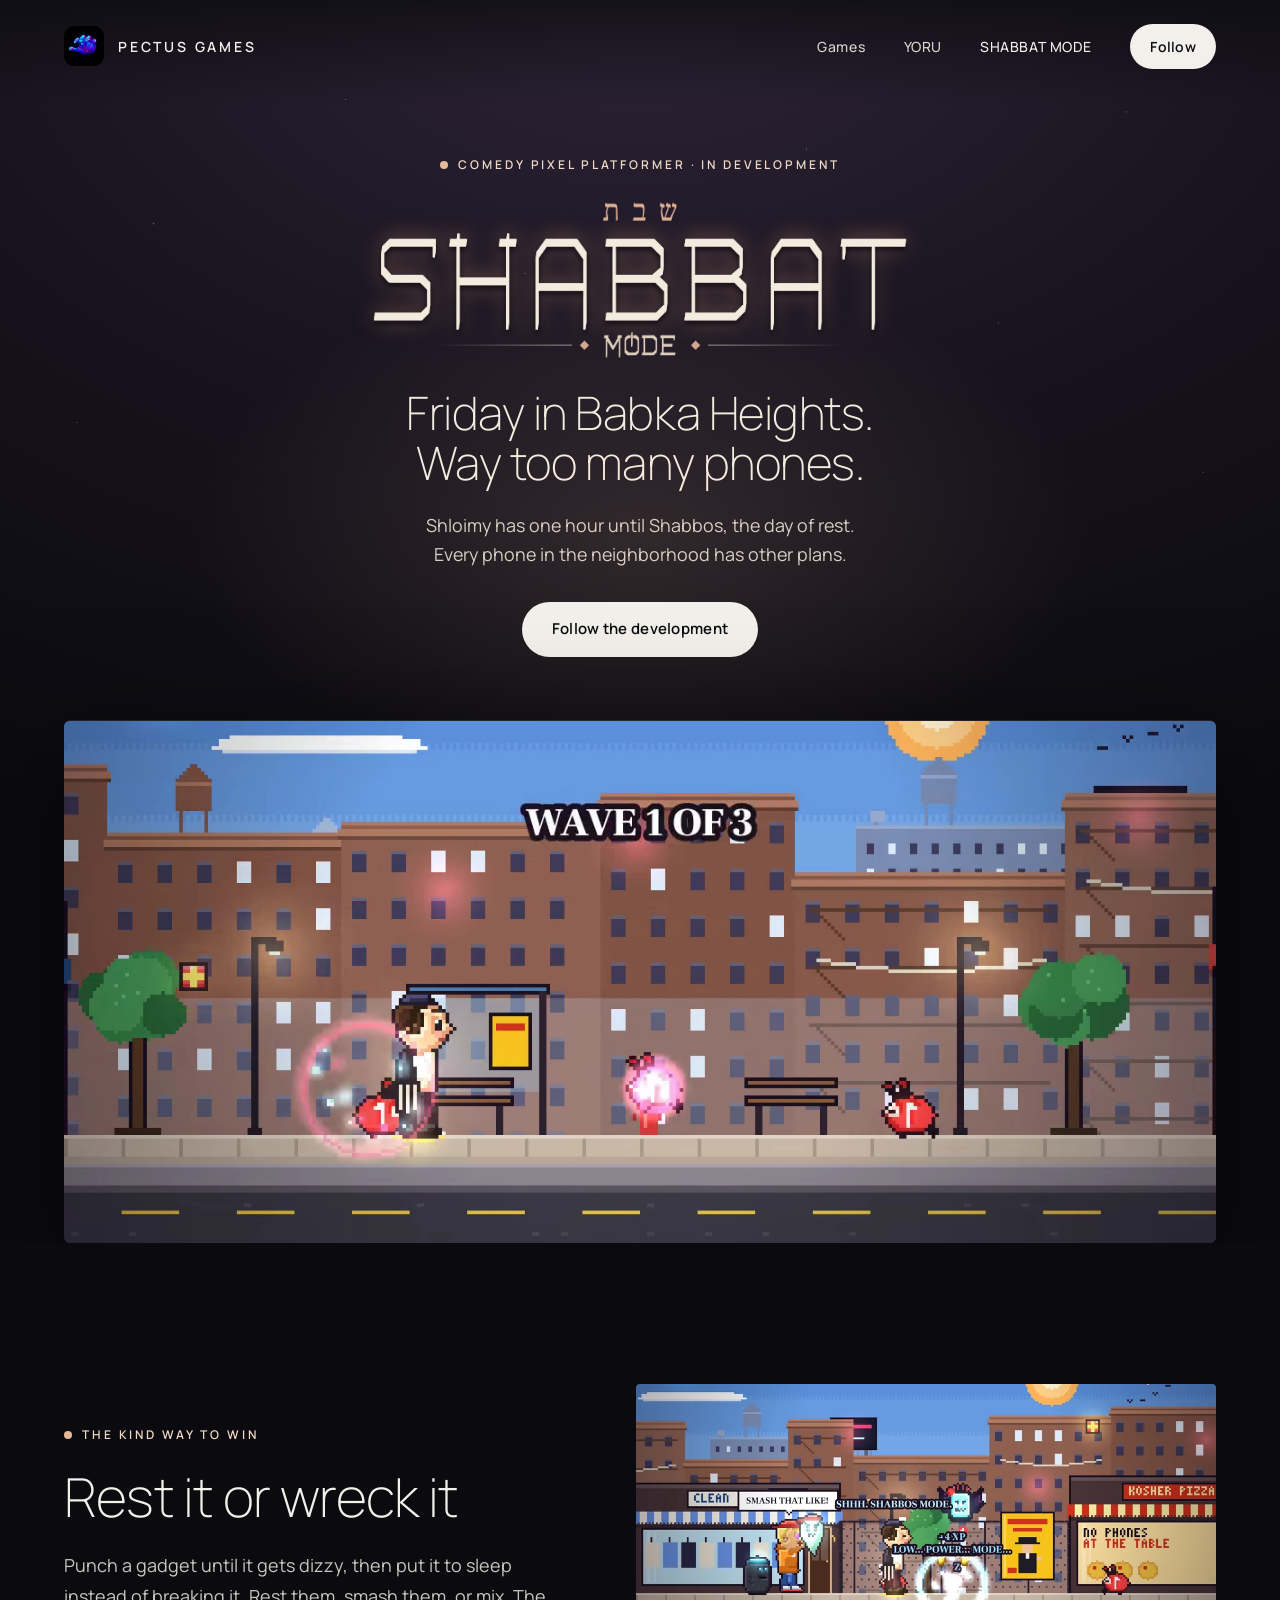
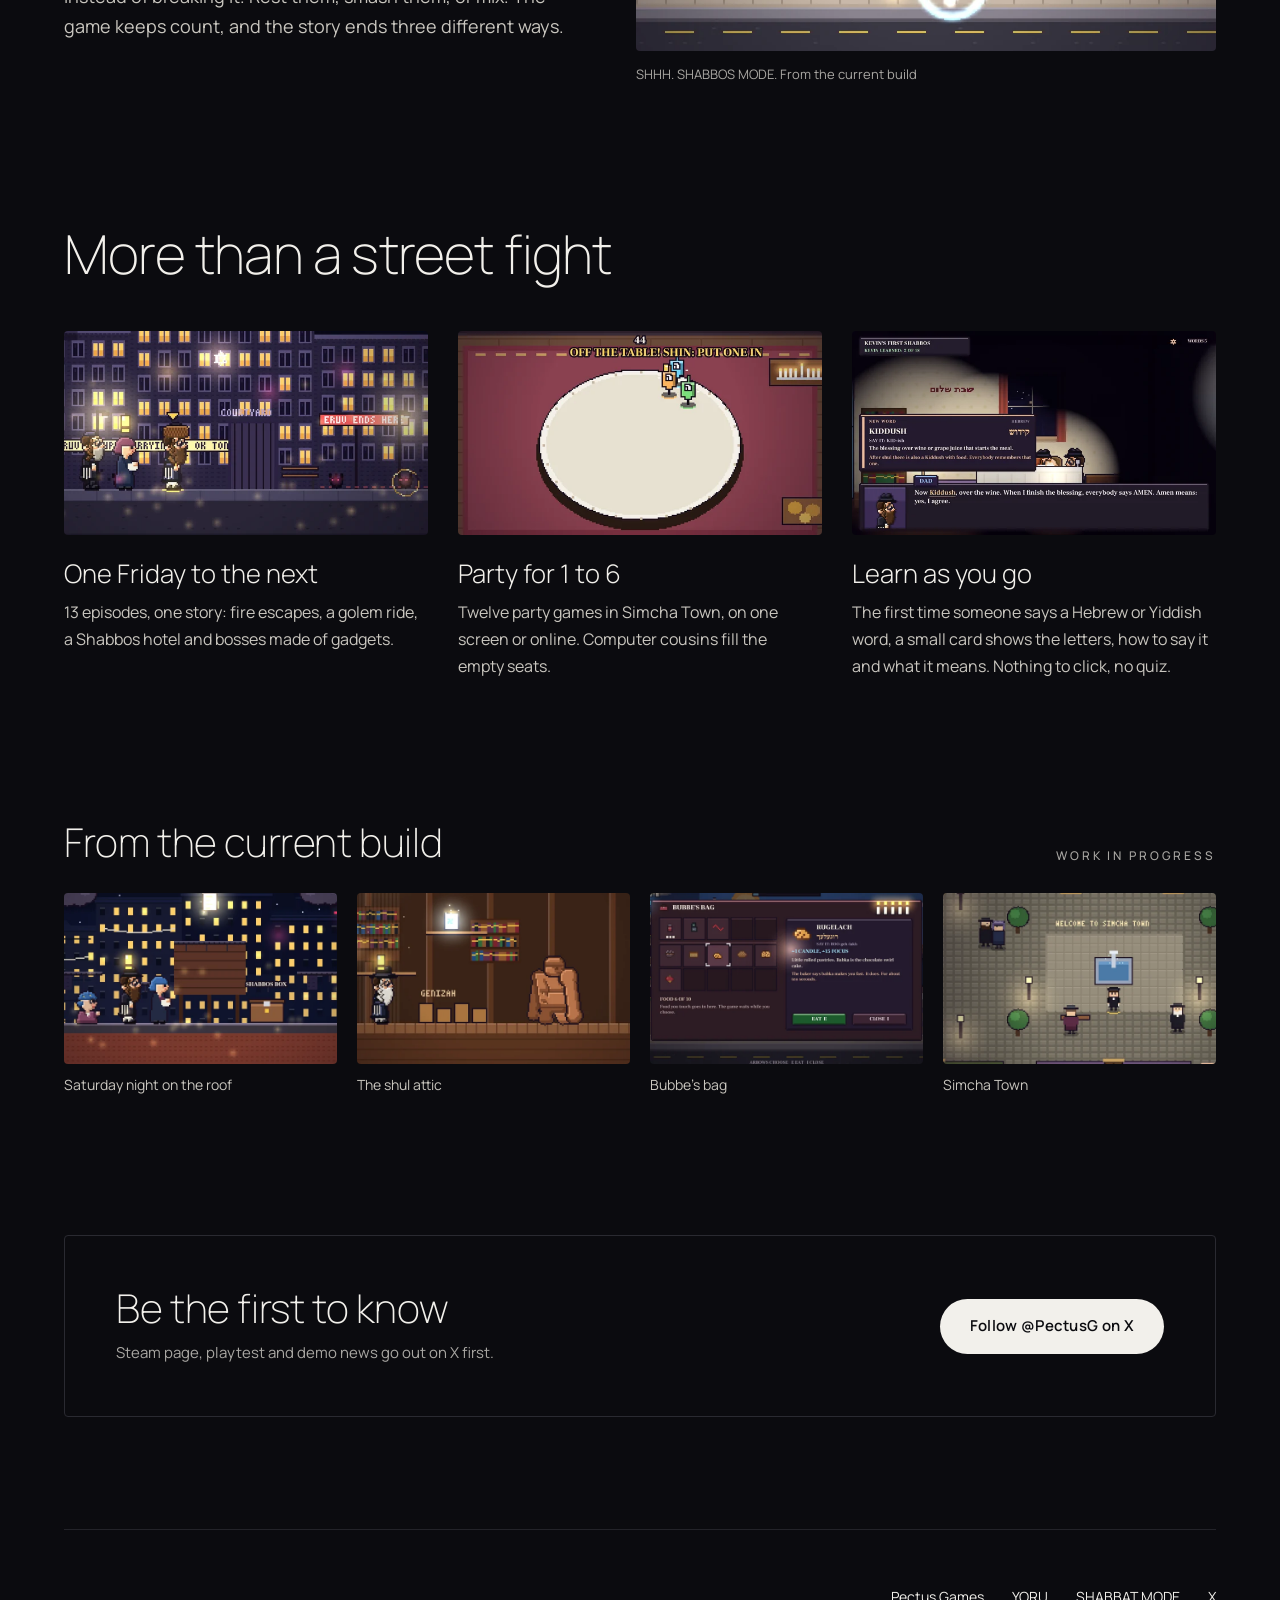
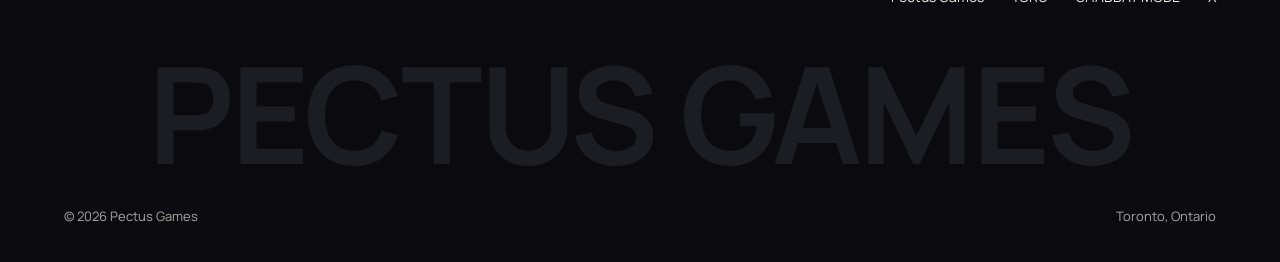
==== shabbat-mode/index.html @ 2883df19 "sep26" ====
<!doctype html>
<html lang="en">
<head>
<meta charset="utf-8">
<meta name="viewport" content="width=device-width, initial-scale=1, viewport-fit=cover">
<title>SHABBAT MODE | Pectus Games</title>
<meta name="description" content="Friday in Babka Heights. Way too many phones. A comedy pixel platformer: one hour until Shabbos, so punch the gadgets dizzy, then put them to sleep. In development.">
<link rel="canonical" href="https://pectus.games/shabbat-mode/">
<meta name="theme-color" content="#0b0b0f">
<meta property="og:type" content="website">
<meta property="og:site_name" content="Pectus Games">
<meta property="og:title" content="SHABBAT MODE">
<meta property="og:description" content="Friday in Babka Heights. Way too many phones. A comedy pixel platformer in development.">
<meta property="og:url" content="https://pectus.games/shabbat-mode/">
<meta property="og:image" content="https://pectus.games/assets/og/og-shabbat.jpg">
<meta property="og:image:width" content="1200">
<meta property="og:image:height" content="630">
<meta property="og:image:alt" content="SHABBAT MODE. Friday in Babka Heights. Way too many phones.">
<meta name="twitter:card" content="summary_large_image">
<meta name="twitter:site" content="@PectusG">
<link rel="icon" type="image/png" sizes="32x32" href="../assets/brand/favicon-32.png">
<link rel="icon" type="image/png" sizes="192x192" href="../assets/brand/icon-192.png">
<link rel="apple-touch-icon" href="../assets/brand/apple-touch-icon.png">
<link rel="preload" href="../assets/fonts/manrope-latin.woff2" as="font" type="font/woff2" crossorigin>
<link rel="stylesheet" href="../assets/css/site.css">
</head>
<body>
<a class="skip" href="#main">Skip to content</a>
<header class="nav">
  <a class="brand" href="../" aria-label="Pectus Games, home"><img src="../assets/brand/logo-128.png" alt="" width="40" height="40"><span>Pectus Games</span></a>
  <nav class="nav-links" aria-label="Main">
    <a href="../">Games</a>
    <a class="hide-sm" href="../yoru/">YORU</a>
    <a class="hide-sm" href="./" aria-current="page">SHABBAT MODE</a>
    <a class="pill" href="https://x.com/PectusG" rel="me noopener">Follow</a>
  </nav>
</header>

<main id="main">
  <section class="sm-hero">
    <div class="sm-hero-inner">
      <p class="eyebrow eyebrow--sm"><span class="dot dot--peach"></span><span>Comedy pixel platformer &#183; <span class="nw">In development</span></span></p>
      <h1 class="sm-title"><img src="../assets/img/shabbat-logo-1440.webp" srcset="../assets/img/shabbat-logo-720.webp 720w, ../assets/img/shabbat-logo-1440.webp 1440w" sizes="(max-width: 640px) 86vw, 46vw" alt="SHABBAT MODE" width="1440" height="400" fetchpriority="high"></h1>
      <p class="hook">Friday in Babka Heights. Way too many phones.</p>
      <p class="hook-2">Shloimy has one hour until Shabbos, the day of rest. Every phone in the neighborhood has other plans.</p>
      <a class="pill pill--big" href="https://x.com/PectusG" rel="me noopener">Follow the development</a>
    </div>
    <figure class="sm-screen">
      <img src="../assets/img/shabbat-hero-poster.webp" alt="Gameplay: Shloimy puts dizzy phones to sleep on a Babka Heights street" width="1280" height="580">
      <video data-bg autoplay muted loop playsinline preload="auto" poster="../assets/img/shabbat-hero-poster.webp" aria-hidden="true"><source src="../assets/video/shabbat-hero.webm" type="video/webm"><source src="../assets/video/shabbat-hero.mp4" type="video/mp4"></video>
    </figure>
  </section>

  <section class="section world sm-rest" aria-labelledby="rest-title">
    <div class="world-text">
      <p class="eyebrow eyebrow--sm"><span class="dot dot--peach"></span>The kind way to win</p>
      <h2 class="h2" id="rest-title">Rest it or wreck it</h2>
      <p>Punch a gadget until it gets dizzy, then put it to sleep instead of breaking it. Rest them, smash them, or mix. The game keeps count, and the story ends three different ways.</p>
    </div>
    <figure class="shot">
      <img src="../assets/img/shabbat-rest-1920.webp" srcset="../assets/img/shabbat-rest-960.webp 960w, ../assets/img/shabbat-rest-1920.webp 1920w" sizes="(max-width: 960px) 100vw, 55vw" alt="A dizzy phone falls asleep in a ring of light: SHHH. SHABBOS MODE." width="1920" height="885" loading="lazy">
      <figcaption>SHHH. SHABBOS MODE. From the current build</figcaption>
    </figure>
  </section>

  <section class="section" aria-labelledby="more-title">
    <h2 class="h2" id="more-title">More than a street fight</h2>
    <div class="sm-cards">
      <article class="sm-card">
        <img src="../assets/img/shabbat-night-960.webp" srcset="../assets/img/shabbat-night-640.webp 640w, ../assets/img/shabbat-night-960.webp 960w" sizes="(max-width: 860px) 100vw, 33vw" alt="Babka Heights on Shabbos night, windows lit, neighbors walking" width="960" height="540" loading="lazy">
        <h3>One Friday to the next</h3>
        <p>13 episodes, one story: fire escapes, a golem ride, a Shabbos hotel and bosses made of gadgets.</p>
      </article>
      <article class="sm-card">
        <img src="../assets/img/shabbat-party-960.webp" srcset="../assets/img/shabbat-party-640.webp 640w, ../assets/img/shabbat-party-960.webp 960w" sizes="(max-width: 860px) 100vw, 33vw" alt="Dreidel Derby: three spinning dreidels on Bubbe's table" width="960" height="540" loading="lazy">
        <h3>Party for 1 to 6</h3>
        <p>Twelve party games in Simcha Town, on one screen or online. Computer cousins fill the empty seats.</p>
      </article>
      <article class="sm-card">
        <img src="../assets/img/shabbat-words-960.webp" srcset="../assets/img/shabbat-words-640.webp 640w, ../assets/img/shabbat-words-960.webp 960w" sizes="(max-width: 860px) 100vw, 33vw" alt="A word card for Kiddush at a Friday night dinner, with the Hebrew letters" width="960" height="540" loading="lazy">
        <h3>Learn as you go</h3>
        <p>The first time someone says a Hebrew or Yiddish word, a small card shows the letters, how to say it and what it means. Nothing to click, no quiz.</p>
      </article>
    </div>
  </section>

  <section class="section" aria-labelledby="gallery-title">
    <div class="gallery-head">
      <h2 id="gallery-title">From the current build</h2>
      <p class="eyebrow eyebrow--muted">Work in progress</p>
    </div>
    <div class="gallery">
      <figure><img src="../assets/img/shabbat-roof-960.webp" srcset="../assets/img/shabbat-roof-640.webp 640w, ../assets/img/shabbat-roof-960.webp 960w" sizes="(max-width: 960px) 50vw, 25vw" alt="Saturday night on a Babka Heights roof, next to the Shabbos box" width="960" height="600" loading="lazy"><figcaption>Saturday night on the roof</figcaption></figure>
      <figure><img src="../assets/img/shabbat-attic-960.webp" srcset="../assets/img/shabbat-attic-640.webp 640w, ../assets/img/shabbat-attic-960.webp 960w" sizes="(max-width: 960px) 50vw, 25vw" alt="The shul attic: shelves of old books, a lamp and a clay golem" width="960" height="600" loading="lazy"><figcaption>The shul attic</figcaption></figure>
      <figure><img src="../assets/img/shabbat-bag-960.webp" srcset="../assets/img/shabbat-bag-640.webp 640w, ../assets/img/shabbat-bag-960.webp 960w" sizes="(max-width: 960px) 50vw, 25vw" alt="Bubbe's bag, open on rugelach" width="960" height="600" loading="lazy"><figcaption>Bubbe's bag</figcaption></figure>
      <figure><img src="../assets/img/shabbat-town-960.webp" srcset="../assets/img/shabbat-town-640.webp 640w, ../assets/img/shabbat-town-960.webp 960w" sizes="(max-width: 960px) 50vw, 25vw" alt="Simcha Town, the square where the party games start" width="960" height="600" loading="lazy"><figcaption>Simcha Town</figcaption></figure>
    </div>
  </section>

  <section class="follow" aria-labelledby="follow-title">
    <div>
      <h2 id="follow-title">Be the first to know</h2>
      <p>Steam page, playtest and demo news go out on X first.</p>
    </div>
    <a class="pill pill--big" href="https://x.com/PectusG" rel="me noopener">Follow @PectusG on X</a>
  </section>
</main>

<footer class="site-foot">
  <div class="foot-row foot-row--end">
    <nav class="foot-links" aria-label="Footer">
      <a href="../">Pectus Games</a>
      <a href="../yoru/">YORU</a>
      <a href="./">SHABBAT MODE</a>
      <a href="https://x.com/PectusG" rel="me noopener">X</a>
    </nav>
  </div>
  <p class="bigmark" aria-hidden="true">PECTUS GAMES</p>
  <div class="foot-meta"><span>&#169; <span data-year>2026</span> Pectus Games</span><span>Toronto, Ontario</span></div>
</footer>
<script src="../assets/js/site.js" defer></script>
</body>
</html>
---- assets/css/site.css ----
/* Pectus Games site. Dark, minimal. One file for every page. */

@font-face {
  font-family: "Manrope";
  font-style: normal;
  font-display: swap;
  font-weight: 200 800;
  src: url("../fonts/manrope-latin.woff2") format("woff2-variations"), url("../fonts/manrope-latin.woff2") format("woff2");
  unicode-range: U+0000-00FF, U+0131, U+0152-0153, U+02BB-02BC, U+02C6, U+02DA, U+02DC, U+0304, U+0308, U+0329, U+2000-206F, U+20AC, U+2122, U+2191, U+2193, U+2212, U+2215, U+FEFF, U+FFFD;
}
@font-face {
  font-family: "Manrope";
  font-style: normal;
  font-display: swap;
  font-weight: 200 800;
  src: url("../fonts/manrope-latin-ext.woff2") format("woff2-variations"), url("../fonts/manrope-latin-ext.woff2") format("woff2");
  unicode-range: U+0100-02BA, U+02BD-02C5, U+02C7-02CC, U+02CE-02D7, U+02DD-02FF, U+0304, U+0308, U+0329, U+1D00-1DBF, U+1E00-1E9F, U+1EF2-1EFF, U+2020, U+20A0-20AB, U+20AD-20C0, U+2113, U+2C60-2C7F, U+A720-A7FF;
}
@font-face {
  font-family: "Shippori Mincho B1";
  font-style: normal;
  font-display: swap;
  font-weight: 600;
  src: url("../fonts/shippori-mincho-b1-yokai.woff2") format("woff2");
}

:root {
  --bg: #0b0b0f;
  --bg-night: #141126;
  --fg: #f2f0eb;
  --fg-2: #e6e3dc;
  --fg-3: #d9d6cf;
  --fg-4: #c9c6bf;
  --muted: #a9a7a3;
  --line: #2a2a31;
  --line-2: #232329;
  --violet: #7c5cff;
  --violet-text: #c9bdff;
  --violet-soft: #b3a4ff;
  --fight: #e5484d;
  --fight-text: #f4a19c;
  --free-text: #e8f1ff;
  --plum: #2d2436;
  --peach: #e8b999;
  --ivory: #f3ebde;
  --sm-night: #17121d;
  --gutter: clamp(20px, 5vw, 72px);
  --section: clamp(96px, 11vw, 170px);
}

*, *::before, *::after { box-sizing: border-box; }
html { background: var(--bg); color-scheme: dark; -webkit-text-size-adjust: 100%; scroll-behavior: smooth; }
body {
  margin: 0;
  font-family: "Manrope", system-ui, -apple-system, "Segoe UI", sans-serif;
  background: var(--bg);
  color: var(--fg);
  line-height: 1.5;
  -webkit-font-smoothing: antialiased;
  -moz-osx-font-smoothing: grayscale;
  text-rendering: optimizeLegibility;
}
img, video, svg { display: block; max-width: 100%; }
a { color: inherit; }
p { text-wrap: pretty; }
a:focus-visible, button:focus-visible { outline: 2px solid var(--violet-soft); outline-offset: 4px; border-radius: 6px; }
::selection { background: rgba(124, 92, 255, 0.45); }

.sr-only { position: absolute !important; width: 1px; height: 1px; padding: 0; margin: -1px; overflow: hidden; clip: rect(0 0 0 0); white-space: nowrap; border: 0; }
.skip { position: absolute; left: 16px; top: -80px; z-index: 50; padding: 12px 18px; border-radius: 999px; background: var(--fg); color: var(--bg); font-weight: 600; text-decoration: none; }
.skip:focus { top: 16px; }

/* Small type */
.eyebrow { display: flex; align-items: baseline; gap: 10px; margin: 0; font-size: 12px; font-weight: 500; letter-spacing: 0.24em; text-transform: uppercase; color: var(--fg-3); }
.eyebrow--muted { color: var(--muted); }
.eyebrow--fight { color: var(--fight-text); font-weight: 600; }
.eyebrow--free { color: var(--free-text); font-weight: 600; }
.eyebrow--violet { color: var(--violet-text); font-weight: 600; }
.eyebrow--peach { color: #e6dccf; }
.dot { width: 8px; height: 8px; border-radius: 50%; background: var(--violet); flex: none; }
.nw { white-space: nowrap; }
.dot--fight { background: var(--fight); }
.dot--free { background: var(--fg); }
.dot--peach { background: var(--peach); }

/* Buttons */
.pill { display: inline-flex; align-items: center; justify-content: center; gap: 8px; min-height: 44px; padding: 12px 20px; border-radius: 999px; background: var(--fg); color: var(--bg); font-size: 14px; font-weight: 600; letter-spacing: 0.02em; text-decoration: none; transition: background 0.2s ease, transform 0.2s ease; }
.pill:hover { background: #ffffff; }
.pill--big { min-height: 52px; padding: 16px 30px; font-size: 15px; }
.pill--ghost { background: transparent; color: var(--fg); border: 1px solid #3a3a42; }
.pill--ghost:hover { background: rgba(242, 240, 235, 0.08); }

/* Nav */
.nav { position: absolute; top: 0; left: 0; right: 0; z-index: 20; display: flex; align-items: center; justify-content: space-between; gap: 16px; height: 104px; padding: 0 var(--gutter) 12px; background: linear-gradient(to bottom, rgba(11, 11, 15, 0.72), rgba(11, 11, 15, 0)); }
.brand { display: flex; align-items: center; gap: 14px; text-decoration: none; }
.brand img { width: 40px; height: 40px; border-radius: 10px; }
.brand span { font-size: 14px; font-weight: 600; letter-spacing: 0.2em; text-transform: uppercase; }
.nav-links { display: flex; align-items: center; gap: clamp(16px, 3vw, 40px); font-size: 14px; font-weight: 500; letter-spacing: 0.04em; }
.nav-links a:not(.pill) { color: var(--fg-3); text-decoration: none; padding: 12px 0; }
.nav-links a:not(.pill):hover, .nav-links a[aria-current="page"] { color: var(--fg); }

/* YORU wordmark: title A, the eclipse O */
.wordmark { display: flex; align-items: center; gap: 0.2em; margin: 0; font-weight: 300; letter-spacing: 0.06em; line-height: 1; }
.wordmark svg { width: 0.84em; height: 0.84em; flex: none; }
.subtitle { display: flex; align-items: center; gap: 18px; margin: 0; font-size: 13px; font-weight: 600; letter-spacing: 0.55em; text-transform: uppercase; color: var(--fg-3); }
.subtitle .rule { width: 56px; height: 1px; background: var(--muted); flex: none; }

/* Home: the two doors */
.doors { position: relative; display: flex; height: clamp(640px, 100svh, 960px); border-bottom: 1px solid var(--line-2); }
.door { position: relative; overflow: hidden; display: flex; flex-direction: column; justify-content: flex-end; gap: 20px; padding: 64px var(--gutter) 72px; color: var(--fg); text-decoration: none; }
.door > * { position: relative; }
.door > .door-media, .door > .door-shade { position: absolute; }
.door-media { inset: 0; width: 100%; height: 100%; object-fit: cover; }
.door-shade { left: 0; right: 0; bottom: 0; height: 62%; background: linear-gradient(to bottom, rgba(11, 11, 15, 0), rgba(11, 11, 15, 0.95)); pointer-events: none; }
.door--yoru { flex: 0 0 60%; background: var(--bg-night); }
.door--yoru .door-media { opacity: 0.84; transition: transform 1.2s ease; }
.door--yoru:hover .door-media { transform: scale(1.02); }
.door--yoru .wordmark { font-size: clamp(64px, 7.2vw, 104px); }
.door--yoru .subtitle { font-size: 12px; gap: 14px; }
.door--yoru .subtitle .rule { width: 48px; }
.door-hook { margin: 6px 0 0; font-size: clamp(24px, 2.4vw, 34px); font-weight: 200; line-height: 1.15; letter-spacing: -0.01em; }
.door-cta { display: inline-flex; align-items: center; gap: 10px; font-size: 14px; font-weight: 600; letter-spacing: 0.04em; }
.door-cta svg { width: 18px; height: 18px; transition: transform 0.25s ease; }
.door:hover .door-cta svg { transform: translateX(4px); }
.seam { position: absolute; left: 60%; top: 50%; z-index: 3; width: 72px; height: 72px; transform: translate(-50%, -50%); display: grid; place-items: center; border-radius: 50%; background: var(--bg); border: 1px solid var(--line); overflow: hidden; }
.seam img { width: 62px; height: 62px; border-radius: 50%; }

/* Home: the SHABBAT MODE door. Gameplay on top, the name on a Friday-night plum below. */
.door--sm { flex: 1 1 40%; background: var(--sm-night); border-left: 1px solid var(--line-2); }
.door--sm::before { content: ""; position: absolute; right: -160px; bottom: -160px; width: 520px; height: 520px; border-radius: 50%; background: radial-gradient(circle, rgba(232, 185, 153, 0.14), rgba(232, 185, 153, 0) 66%); pointer-events: none; }
.door > .sm-media { position: absolute; left: 0; right: 0; top: 0; height: 58%; overflow: hidden; }
.sm-media .door-media { position: absolute; inset: 0; width: 100%; height: 100%; object-fit: cover; transition: transform 1.2s ease; }
.door--sm:hover .sm-media .door-media { transform: scale(1.02); }
.sm-media::after { content: ""; position: absolute; left: 0; right: 0; bottom: 0; height: 46%; background: linear-gradient(to bottom, rgba(23, 18, 29, 0), var(--sm-night)); }
.sm-logo { --logo-w: clamp(250px, 25vw, 380px); width: var(--logo-w); height: auto; margin: 2px 0 -6px calc(var(--logo-w) * -0.035); }
.door--sm .door-hook { color: var(--ivory); }

/* Home: studio */
.studio { display: grid; grid-template-columns: 300px minmax(0, 1fr); align-items: start; gap: 72px; padding: 128px var(--gutter) 0; }
.studio h2 { padding-top: 14px; }
.studio p { margin: 0; max-width: 900px; font-size: clamp(26px, 3vw, 44px); font-weight: 200; line-height: 1.22; letter-spacing: -0.01em; }
.studio p a { text-decoration: underline; text-decoration-thickness: 1px; text-underline-offset: 0.18em; }
.studio p a:hover { color: var(--violet-text); }

/* Footer, shared */
.site-foot { display: flex; flex-direction: column; gap: 40px; padding: 112px var(--gutter) 36px; }
.foot-row { display: flex; justify-content: space-between; align-items: flex-end; flex-wrap: wrap; gap: 28px; padding-top: 44px; border-top: 1px solid var(--line-2); }
.foot-row--end { justify-content: flex-end; }
.foot-lead { display: flex; flex-direction: column; align-items: flex-start; gap: 16px; }
.foot-lead p { margin: 0; font-size: 26px; font-weight: 300; line-height: 1.3; }
.foot-links { display: flex; flex-wrap: wrap; gap: 28px; font-size: 14px; }
.foot-links a { text-decoration: none; padding: 12px 0; }
.foot-links a:hover { color: var(--violet-text); }
.bigmark { margin: 0; font-size: clamp(38px, 10.5vw, 152px); font-weight: 700; line-height: 0.8; letter-spacing: -0.02em; text-align: center; white-space: nowrap; color: #1c1c23; user-select: none; }
.foot-meta { display: flex; justify-content: space-between; gap: 16px; font-size: 13px; color: var(--muted); }

/* YORU page */
.hero { position: relative; display: flex; align-items: center; justify-content: center; min-height: clamp(660px, 100svh, 920px); padding: 136px var(--gutter) 96px; overflow: hidden; text-align: center; background: var(--bg-night); }
.hero > .hero-media { position: absolute; inset: 0; width: 100%; height: 100%; object-fit: cover; opacity: 0.72; }
.hero-vignette { position: absolute; inset: 0; background: radial-gradient(ellipse at center, rgba(11, 11, 15, 0.2) 0%, rgba(11, 11, 15, 0.86) 100%); pointer-events: none; }
.hero-fade { position: absolute; left: 0; right: 0; bottom: 0; height: 280px; background: linear-gradient(to bottom, rgba(11, 11, 15, 0), var(--bg)); pointer-events: none; }
.hero-inner { position: relative; display: flex; flex-direction: column; align-items: center; gap: 26px; }
.hero .wordmark { font-size: clamp(76px, 9vw, 128px); }
.hook { margin: 26px 0 0; font-size: clamp(34px, 3.6vw, 50px); font-weight: 200; line-height: 1.1; letter-spacing: -0.01em; text-wrap: balance; }
.hook-2 { margin: 0; font-size: clamp(16px, 1.4vw, 19px); line-height: 1.6; color: var(--fg-3); text-wrap: balance; }
.hero .pill { margin-top: 14px; }

.section { padding: var(--section) var(--gutter) 0; }
.section--bleed { padding-left: 0; padding-right: 0; }
.section--bleed > .head { padding: 0 var(--gutter); }
.center { display: flex; flex-direction: column; align-items: center; gap: 34px; text-align: center; }
.lead { margin: 0; max-width: 1000px; font-size: clamp(36px, 4.2vw, 60px); font-weight: 200; line-height: 1.1; letter-spacing: -0.015em; text-wrap: balance; }
.body-l { margin: 0; max-width: 820px; font-size: clamp(18px, 1.6vw, 22px); font-weight: 300; line-height: 1.65; color: var(--fg-4); }
.body-l--bright { color: var(--fg); }
.center .body-l:first-of-type { margin-top: 8px; }

.head { display: flex; justify-content: space-between; align-items: flex-end; gap: 48px; }
.h2 { margin: 0; max-width: 720px; font-size: clamp(38px, 4.2vw, 60px); font-weight: 200; line-height: 1.08; letter-spacing: -0.015em; }
.side { margin: 0 0 8px; flex: 0 0 420px; font-size: 17px; line-height: 1.7; color: var(--muted); }

.paths { display: grid; grid-template-columns: repeat(2, minmax(0, 1fr)); margin-top: 48px; }
.path { position: relative; overflow: hidden; display: flex; flex-direction: column; justify-content: flex-end; gap: 14px; min-height: 660px; padding: 48px clamp(24px, 4.4vw, 64px); }
.path > * { position: relative; }
.path > img, .path > .path-shade { position: absolute; }
.path > img { inset: 0; width: 100%; height: 100%; object-fit: cover; }
.path-shade { left: 0; right: 0; bottom: 0; height: 52%; background: linear-gradient(to bottom, rgba(11, 11, 15, 0), rgba(11, 11, 15, 0.92)); }
.path h3 { margin: 0; font-size: clamp(32px, 2.8vw, 40px); font-weight: 300; line-height: 1.1; }
.path p { margin: 0; max-width: 540px; font-size: 17px; line-height: 1.65; color: var(--fg-2); }

.stories { display: grid; grid-template-columns: minmax(0, 700px) minmax(0, 1fr); gap: 72px; align-items: center; margin-top: 56px; }
.shot { margin: 0; }
.shot img { width: 100%; height: auto; border-radius: 4px; }
.shot figcaption { margin-top: 14px; font-size: 13px; color: var(--muted); }
.soul { display: flex; flex-direction: column; gap: 12px; padding: 30px 0; border-top: 1px solid var(--line); }
.soul:last-of-type { border-bottom: 1px solid var(--line); }
.soul-name { display: flex; align-items: baseline; gap: 14px; margin: 0; }
.soul-name .en { font-size: 12px; font-weight: 600; letter-spacing: 0.24em; text-transform: uppercase; color: var(--fg-3); }
.jp { font-family: "Shippori Mincho B1", "Hiragino Mincho ProN", "Yu Mincho", serif; font-size: 17px; font-weight: 600; line-height: 1; color: var(--violet-soft); }
.soul p { margin: 0; font-size: clamp(20px, 1.7vw, 24px); font-weight: 300; line-height: 1.4; }
.note { margin: 28px 0 0; font-size: 15px; line-height: 1.7; color: var(--muted); }

.world { display: grid; grid-template-columns: minmax(0, 500px) minmax(0, 1fr); gap: 72px; align-items: center; }
.world-text { display: flex; flex-direction: column; gap: 24px; }
.world-text p:not(.eyebrow) { margin: 0; font-size: 18px; line-height: 1.7; color: var(--fg-4); }

.eclipse { display: flex; flex-direction: column; align-items: center; gap: 56px; text-align: center; }
.eclipse-text { display: flex; flex-direction: column; align-items: center; gap: 18px; padding: 0 var(--gutter); }
.eclipse-text .lead { max-width: 900px; font-size: clamp(34px, 3.9vw, 56px); }
.eclipse-text .hook-2 { color: var(--fg-3); }
.eclipse-img { position: relative; width: 100%; margin: 0; }
.eclipse-img img { width: 100%; height: auto; }
.eclipse-img::before, .eclipse-img::after { content: ""; position: absolute; left: 0; right: 0; height: 20%; pointer-events: none; }
.eclipse-img::before { top: 0; background: linear-gradient(to bottom, var(--bg), rgba(11, 11, 15, 0)); }
.eclipse-img::after { bottom: 0; background: linear-gradient(to bottom, rgba(11, 11, 15, 0), var(--bg)); }

.gallery-head { display: flex; flex-wrap: wrap; justify-content: space-between; align-items: flex-end; gap: 12px 24px; margin-bottom: 28px; }
.gallery-head h2 { margin: 0; font-size: clamp(32px, 3.1vw, 44px); font-weight: 200; line-height: 1.1; letter-spacing: -0.01em; }
.gallery { display: grid; grid-template-columns: repeat(4, minmax(0, 1fr)); gap: 20px; }
.gallery figure { margin: 0; }
.gallery img { width: 100%; height: auto; aspect-ratio: 16 / 10; object-fit: cover; border-radius: 4px; }
.gallery figcaption { margin-top: 10px; font-size: 14px; color: var(--fg-4); }

.follow { display: flex; justify-content: space-between; align-items: center; flex-wrap: wrap; gap: 32px; margin: var(--section) var(--gutter) 0; padding: clamp(28px, 4vw, 56px); border: 1px solid var(--line); border-radius: 4px; }
.follow h2 { margin: 0; font-size: clamp(32px, 3.1vw, 44px); font-weight: 200; line-height: 1.1; letter-spacing: -0.01em; }
.follow p { margin: 10px 0 0; font-size: 15px; line-height: 1.6; color: var(--muted); }

/* SHABBAT MODE page: Friday-night plum, candle peach, gameplay in full color */
.sm-hero { position: relative; overflow: hidden; display: flex; flex-direction: column; align-items: center; gap: clamp(44px, 5vw, 72px); padding: 156px var(--gutter) 0; text-align: center; background: radial-gradient(110% 70% at 50% 0%, #2d2436 0%, var(--sm-night) 52%, var(--bg) 100%); }
.sm-hero::before { content: ""; position: absolute; inset: 0; background-image: radial-gradient(1px 1px at 12% 18%, rgba(243, 235, 222, 0.55), transparent), radial-gradient(1px 1px at 27% 8%, rgba(243, 235, 222, 0.4), transparent), radial-gradient(1px 1px at 41% 22%, rgba(232, 185, 153, 0.55), transparent), radial-gradient(1px 1px at 63% 12%, rgba(243, 235, 222, 0.45), transparent), radial-gradient(1px 1px at 78% 26%, rgba(243, 235, 222, 0.35), transparent), radial-gradient(1px 1px at 88% 9%, rgba(232, 185, 153, 0.5), transparent), radial-gradient(1px 1px at 6% 34%, rgba(243, 235, 222, 0.3), transparent), radial-gradient(1px 1px at 94% 38%, rgba(243, 235, 222, 0.3), transparent); pointer-events: none; }
.sm-hero::after { content: ""; position: absolute; left: 50%; top: 22%; width: min(900px, 110vw); height: 520px; transform: translateX(-50%); border-radius: 50%; background: radial-gradient(closest-side, rgba(242, 201, 160, 0.13), rgba(242, 201, 160, 0)); pointer-events: none; }
.sm-hero > * { position: relative; z-index: 1; }
.sm-hero-inner { display: flex; flex-direction: column; align-items: center; gap: 22px; max-width: 820px; }
.sm-title { margin: 0; }
.sm-title img { width: clamp(290px, 46vw, 660px); height: auto; margin: 0 auto; }
.sm-hero .hook { margin: 6px 0 0; color: var(--ivory); }
.sm-hero .hook-2 { max-width: 600px; color: #d8cfc4; }
.sm-hero .pill { margin-top: 12px; }
.sm-screen { position: relative; width: 100%; max-width: 1296px; margin: 0; aspect-ratio: 1280 / 580; overflow: hidden; border-radius: 6px; background: #1b1622; box-shadow: 0 -1px 0 rgba(243, 235, 222, 0.1), 0 30px 120px rgba(0, 0, 0, 0.55); }
.sm-screen > img, .sm-screen > video { position: absolute; inset: 0; width: 100%; height: 100%; object-fit: cover; }
.eyebrow--sm { color: #efd9c6; font-weight: 600; }
.sm-rest .shot img { border-radius: 4px; }
.sm-cards { display: grid; grid-template-columns: repeat(3, minmax(0, 1fr)); gap: clamp(20px, 2.4vw, 36px); margin-top: 48px; }
.sm-card { margin: 0; }
.sm-card img { width: 100%; height: auto; aspect-ratio: 16 / 9; object-fit: cover; border-radius: 4px; }
.sm-card h3 { margin: 24px 0 10px; font-size: clamp(24px, 2vw, 30px); font-weight: 300; line-height: 1.15; }
.sm-card p { margin: 0; font-size: 16px; line-height: 1.7; color: var(--fg-4); }

/* 404 */
.lost { min-height: 100svh; display: flex; flex-direction: column; align-items: center; justify-content: center; gap: 22px; padding: 120px var(--gutter); text-align: center; }
.lost h1 { margin: 0; font-size: clamp(40px, 5vw, 64px); font-weight: 200; line-height: 1.08; letter-spacing: -0.015em; }
.lost p { margin: 0; font-size: 18px; color: var(--fg-4); }

/* Tablet */
@media (max-width: 960px) {
  .stories, .world { grid-template-columns: minmax(0, 1fr); gap: 40px; }
  .gallery { grid-template-columns: repeat(2, minmax(0, 1fr)); gap: 16px; }
}

/* Phone */
@media (max-width: 860px) {
  .doors { flex-direction: column; height: auto; }
  .door--yoru { flex: none; min-height: 78svh; padding-top: 120px; padding-bottom: 56px; }
  .door--sm { flex: none; padding-top: calc(60vw + 8px); padding-bottom: 56px; border-left: 0; border-top: 1px solid var(--line-2); }
  .door > .sm-media { height: 60vw; }
  .sm-logo { --logo-w: min(76vw, 360px); }
  .sm-hero { padding-top: 124px; }
  .sm-cards { grid-template-columns: minmax(0, 1fr); gap: 44px; }
  .seam { position: relative; left: auto; top: auto; transform: none; width: 64px; height: 64px; margin: -32px auto; }
  .seam img { width: 54px; height: 54px; }
  .studio { grid-template-columns: minmax(0, 1fr); gap: 16px; padding-top: 80px; }
  .studio h2 { padding-top: 0; }
  .head { flex-direction: column; align-items: flex-start; gap: 18px; }
  .side { flex: none; }
  .paths { grid-template-columns: minmax(0, 1fr); }
  .path { min-height: 540px; }
  .site-foot { padding-top: 88px; }
}

@media (max-width: 560px) {
  .nav { height: 84px; }
  .nav-links { gap: 16px; }
  .nav-links .hide-sm { display: none; }
  .brand { gap: 10px; }
  .brand img { width: 34px; height: 34px; border-radius: 8px; }
  .brand span { font-size: 12px; letter-spacing: 0.18em; }
  .pill { padding: 10px 16px; }
  .pill--big { padding: 14px 24px; }
  .subtitle { letter-spacing: 0.42em; gap: 12px; font-size: 11px; }
  .subtitle .rule { width: 28px; }
  .hero { padding-top: 120px; }
  .foot-meta { flex-direction: column; gap: 6px; }
  .sm-hero .eyebrow .dot { display: none; }
  .sm-screen { width: calc(100% + 2 * var(--gutter)); max-width: none; border-radius: 0; }
}

@media (prefers-reduced-motion: reduce) {
  html { scroll-behavior: auto; }
  video[data-bg] { display: none; }
  .door--yoru .door-media, .door-cta svg { transition: none; }
}
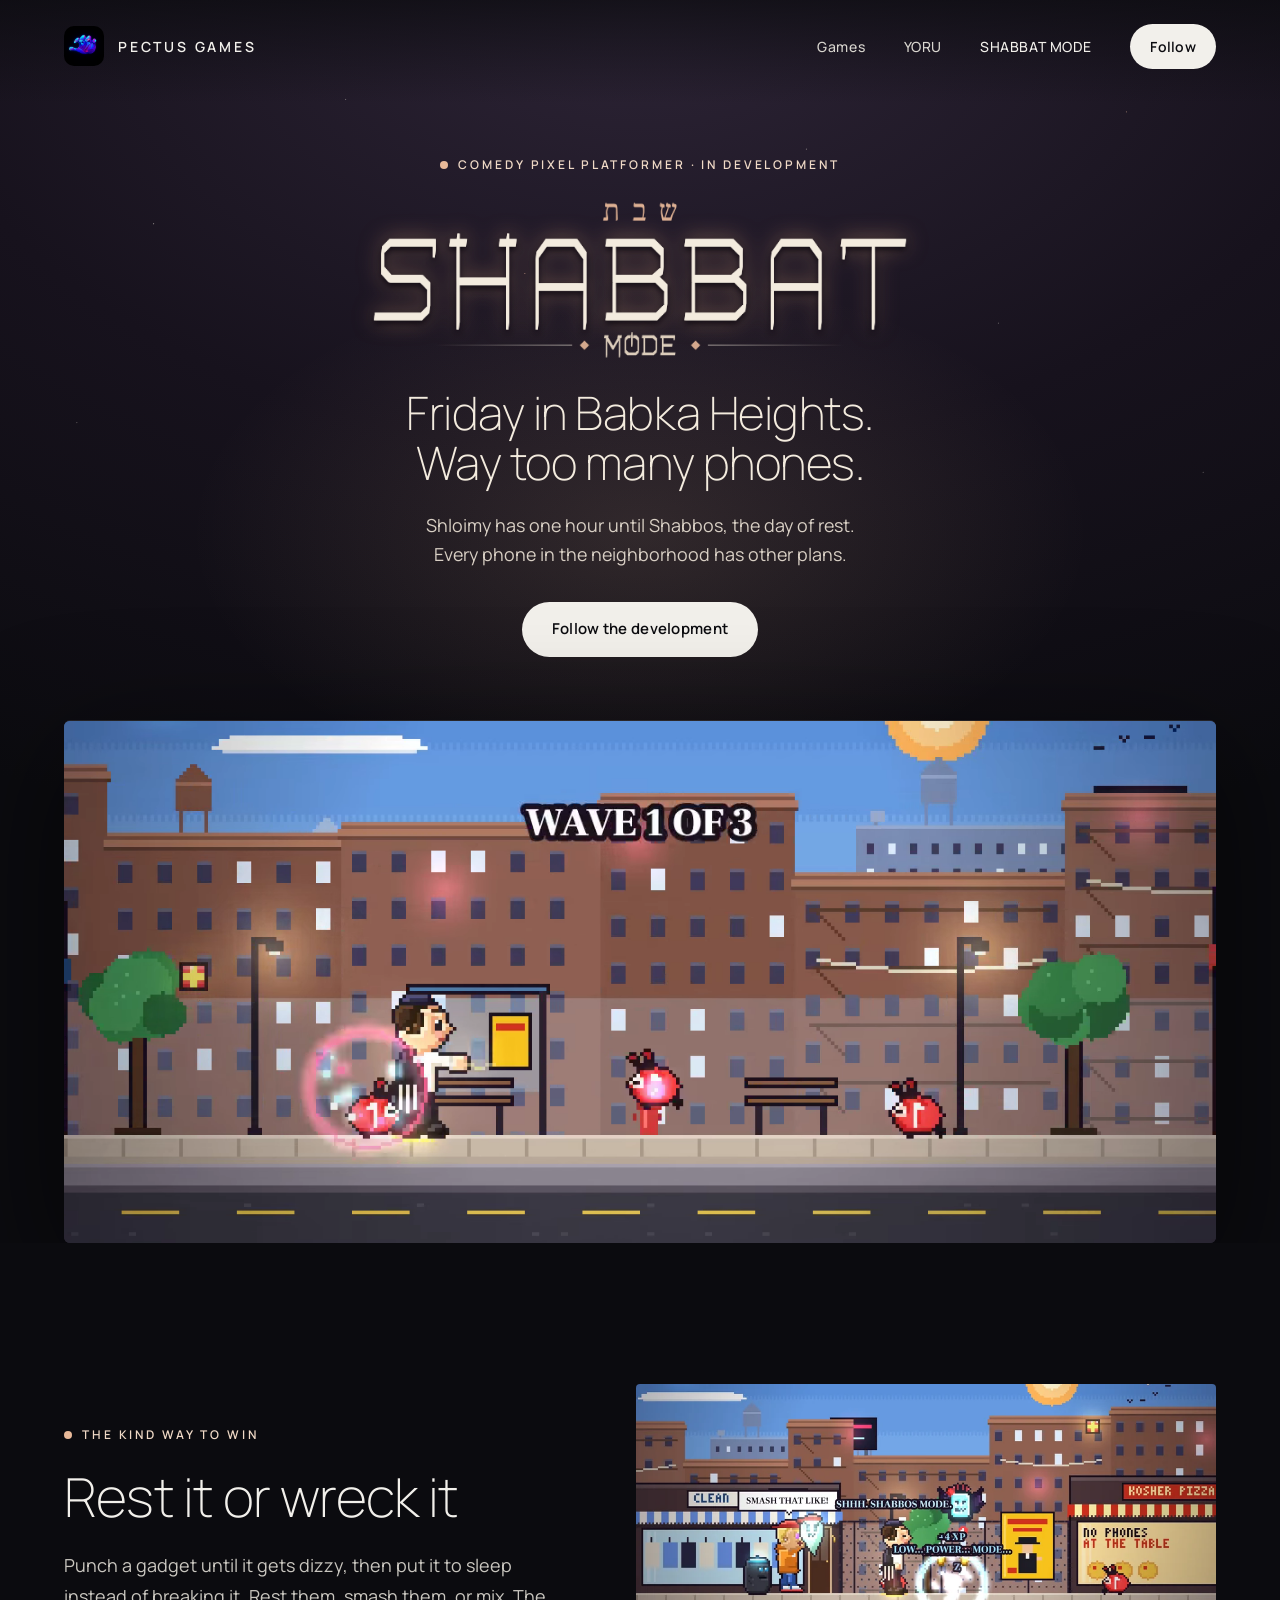
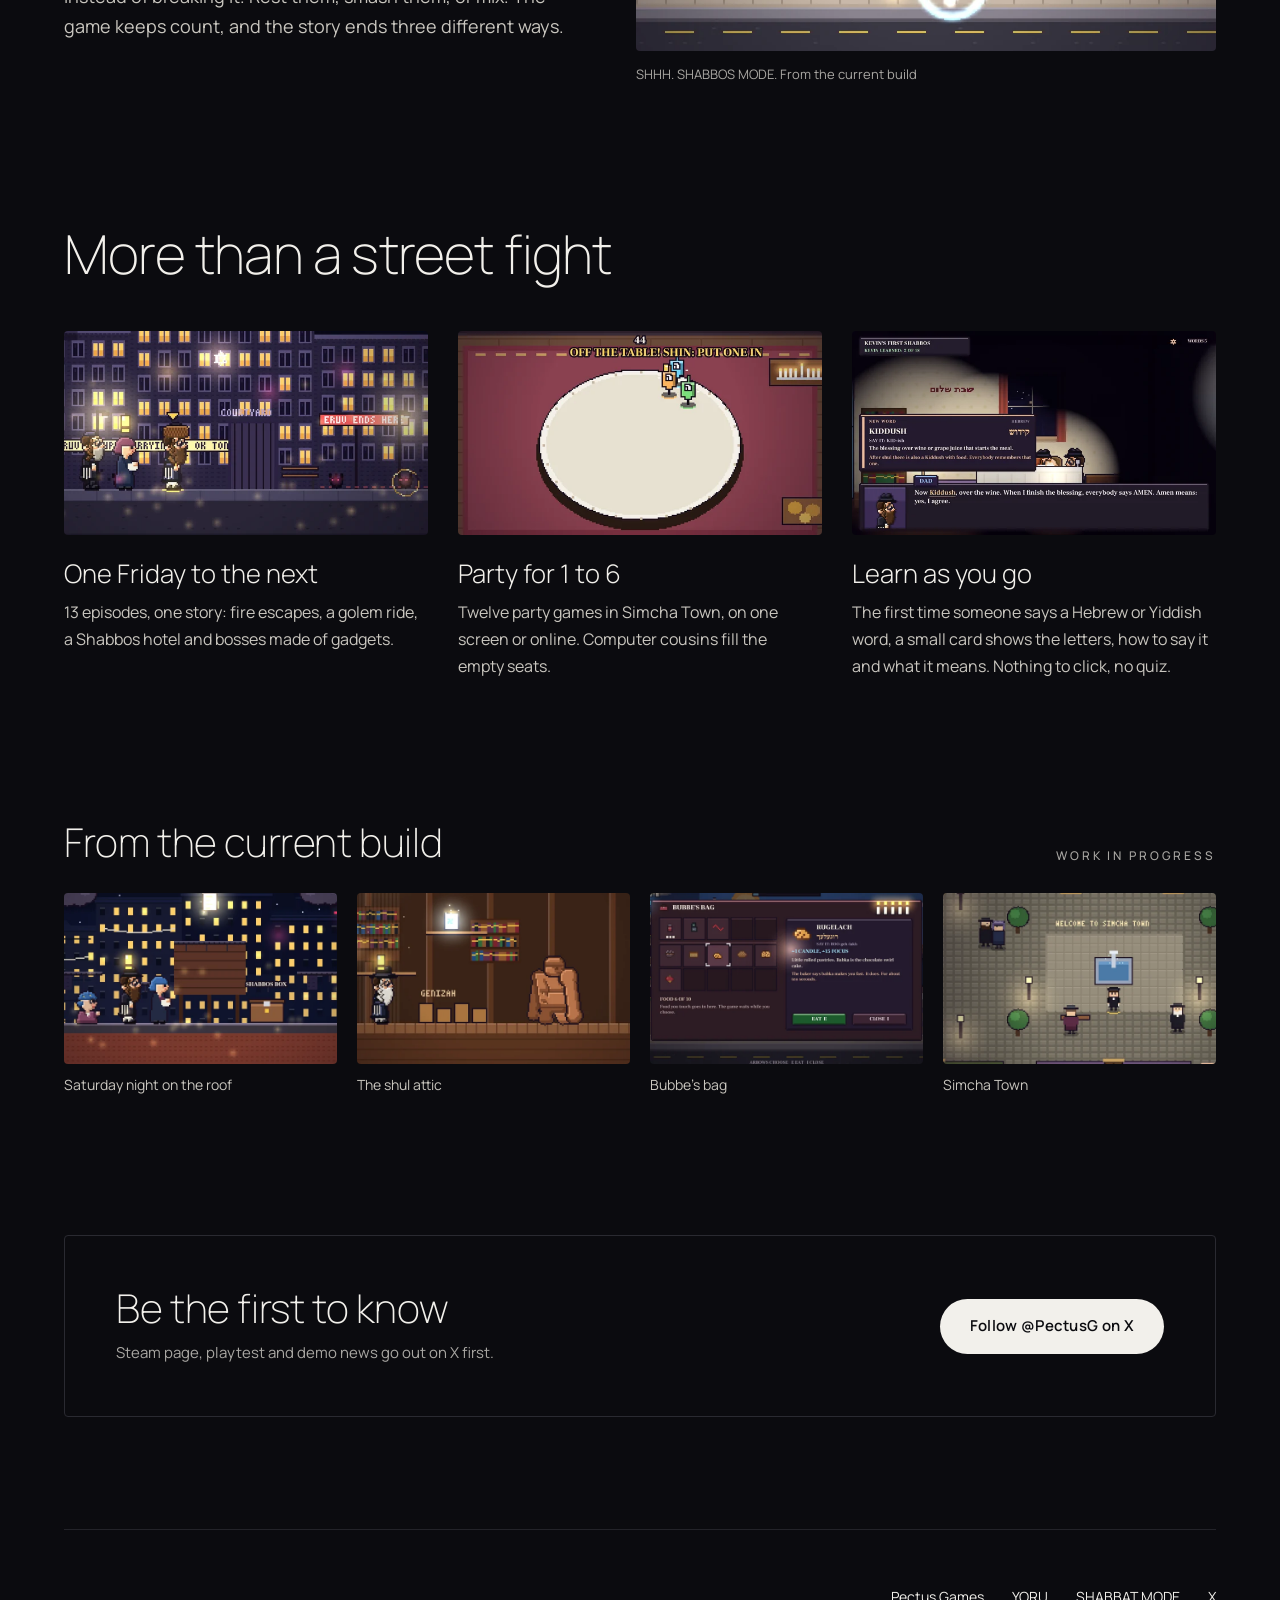
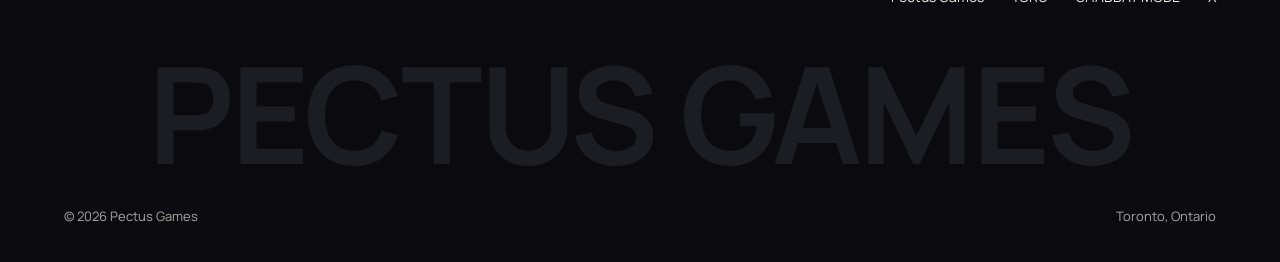
==== commit 63f0bf87: "sep26" ====
--- a/shabbat-mode/index.html
+++ b/shabbat-mode/index.html
@@ -22,7 +22,7 @@
 <link rel="icon" type="image/png" sizes="192x192" href="../assets/brand/icon-192.png">
 <link rel="apple-touch-icon" href="../assets/brand/apple-touch-icon.png">
 <link rel="preload" href="../assets/fonts/manrope-latin.woff2" as="font" type="font/woff2" crossorigin>
-<link rel="stylesheet" href="../assets/css/site.css">
+<link rel="stylesheet" href="../assets/css/site.css?v=20260926c">
 </head>
 <body>
 <a class="skip" href="#main">Skip to content</a>
@@ -118,6 +118,6 @@
   <p class="bigmark" aria-hidden="true">PECTUS GAMES</p>
   <div class="foot-meta"><span>&#169; <span data-year>2026</span> Pectus Games</span><span>Toronto, Ontario</span></div>
 </footer>
-<script src="../assets/js/site.js" defer></script>
+<script src="../assets/js/site.js?v=20260926c" defer></script>
 </body>
 </html>
--- a/assets/css/site.css
+++ b/assets/css/site.css
@@ -105,31 +105,40 @@
 .subtitle { display: flex; align-items: center; gap: 18px; margin: 0; font-size: 13px; font-weight: 600; letter-spacing: 0.55em; text-transform: uppercase; color: var(--fg-3); }
 .subtitle .rule { width: 56px; height: 1px; background: var(--muted); flex: none; }
 
-/* Home: the two doors */
-.doors { position: relative; display: flex; height: clamp(640px, 100svh, 960px); border-bottom: 1px solid var(--line-2); }
+/* Home: the two doors. The seam rests in the middle; the hovered game slides it over and takes the room. */
+.doors { --split: 50%; --door-ease: cubic-bezier(0.22, 0.61, 0.36, 1); --body-w: min(480px, calc(38vw - var(--gutter) - 24px)); position: relative; display: flex; height: clamp(640px, 100svh, 960px); border-bottom: 1px solid var(--line-2); }
 .door { position: relative; overflow: hidden; display: flex; flex-direction: column; justify-content: flex-end; gap: 20px; padding: 64px var(--gutter) 72px; color: var(--fg); text-decoration: none; }
 .door > * { position: relative; }
 .door > .door-media, .door > .door-shade { position: absolute; }
 .door-media { inset: 0; width: 100%; height: 100%; object-fit: cover; }
+.door-body { display: flex; flex-direction: column; gap: 20px; width: var(--body-w); }
+.door::after { content: ""; position: absolute; inset: 0; z-index: 2; background: rgba(11, 11, 15, 0.5); opacity: 0; transition: opacity 0.6s ease; pointer-events: none; }
 .door-shade { left: 0; right: 0; bottom: 0; height: 62%; background: linear-gradient(to bottom, rgba(11, 11, 15, 0), rgba(11, 11, 15, 0.95)); pointer-events: none; }
-.door--yoru { flex: 0 0 60%; background: var(--bg-night); }
+.door--yoru { flex: 0 0 var(--split); background: var(--bg-night); transition: flex-basis 0.75s var(--door-ease); }
 .door--yoru .door-media { opacity: 0.84; transition: transform 1.2s ease; }
 .door--yoru:hover .door-media { transform: scale(1.02); }
 .door--yoru .wordmark { font-size: clamp(64px, 7.2vw, 104px); }
 .door--yoru .subtitle { font-size: 12px; gap: 14px; }
 .door--yoru .subtitle .rule { width: 48px; }
-.door-hook { margin: 6px 0 0; font-size: clamp(24px, 2.4vw, 34px); font-weight: 200; line-height: 1.15; letter-spacing: -0.01em; }
+.door-hook { margin: 6px 0 0; font-size: clamp(24px, 2.4vw, 34px); font-weight: 200; line-height: 1.15; letter-spacing: -0.01em; text-wrap: balance; }
 .door-cta { display: inline-flex; align-items: center; gap: 10px; font-size: 14px; font-weight: 600; letter-spacing: 0.04em; }
 .door-cta svg { width: 18px; height: 18px; transition: transform 0.25s ease; }
 .door:hover .door-cta svg { transform: translateX(4px); }
-.seam { position: absolute; left: 60%; top: 50%; z-index: 3; width: 72px; height: 72px; transform: translate(-50%, -50%); display: grid; place-items: center; border-radius: 50%; background: var(--bg); border: 1px solid var(--line); overflow: hidden; }
+.seam { position: absolute; left: var(--split); top: 50%; z-index: 3; transition: left 0.75s var(--door-ease); width: 72px; height: 72px; transform: translate(-50%, -50%); display: grid; place-items: center; border-radius: 50%; background: var(--bg); border: 1px solid var(--line); overflow: hidden; }
 .seam img { width: 62px; height: 62px; border-radius: 50%; }
 
 /* Home: the SHABBAT MODE door. Gameplay on top, the name on a Friday-night plum below. */
-.door--sm { flex: 1 1 40%; background: var(--sm-night); border-left: 1px solid var(--line-2); }
+.door--sm { flex: 1 1 0; min-width: 0; background: var(--sm-night); border-left: 1px solid var(--line-2); }
+.door--sm .door-body { align-self: flex-end; }
+@media (hover: hover) and (min-width: 861px) and (prefers-reduced-motion: no-preference) {
+  .doors:has(.door--yoru:hover), .doors:has(.door--yoru:focus-visible) { --split: 62%; }
+  .doors:has(.door--sm:hover), .doors:has(.door--sm:focus-visible) { --split: 38%; }
+  .doors:has(.door--yoru:hover) .door--sm::after, .doors:has(.door--yoru:focus-visible) .door--sm::after,
+  .doors:has(.door--sm:hover) .door--yoru::after, .doors:has(.door--sm:focus-visible) .door--yoru::after { opacity: 1; }
+}
 .door--sm::before { content: ""; position: absolute; right: -160px; bottom: -160px; width: 520px; height: 520px; border-radius: 50%; background: radial-gradient(circle, rgba(232, 185, 153, 0.14), rgba(232, 185, 153, 0) 66%); pointer-events: none; }
 .door > .sm-media { position: absolute; left: 0; right: 0; top: 0; height: 58%; overflow: hidden; }
-.sm-media .door-media { position: absolute; inset: 0; width: 100%; height: 100%; object-fit: cover; transition: transform 1.2s ease; }
+.sm-media .door-media { position: absolute; inset: 0; width: 100%; height: 100%; object-fit: cover; object-position: 50% 75%; transition: transform 1.2s ease; }
 .door--sm:hover .sm-media .door-media { transform: scale(1.02); }
 .sm-media::after { content: ""; position: absolute; left: 0; right: 0; bottom: 0; height: 46%; background: linear-gradient(to bottom, rgba(23, 18, 29, 0), var(--sm-night)); }
 .sm-logo { --logo-w: clamp(250px, 25vw, 380px); width: var(--logo-w); height: auto; margin: 2px 0 -6px calc(var(--logo-w) * -0.035); }
@@ -260,12 +269,14 @@
 @media (max-width: 860px) {
   .doors { flex-direction: column; height: auto; }
   .door--yoru { flex: none; min-height: 78svh; padding-top: 120px; padding-bottom: 56px; }
+  .door-body { width: auto; }
+  .door--sm .door-body { align-self: stretch; }
   .door--sm { flex: none; padding-top: calc(60vw + 8px); padding-bottom: 56px; border-left: 0; border-top: 1px solid var(--line-2); }
   .door > .sm-media { height: 60vw; }
   .sm-logo { --logo-w: min(76vw, 360px); }
   .sm-hero { padding-top: 124px; }
   .sm-cards { grid-template-columns: minmax(0, 1fr); gap: 44px; }
-  .seam { position: relative; left: auto; top: auto; transform: none; width: 64px; height: 64px; margin: -32px auto; }
+  .seam { position: relative; left: auto; top: auto; transform: none; transition: none; width: 64px; height: 64px; margin: -32px auto; }
   .seam img { width: 54px; height: 54px; }
   .studio { grid-template-columns: minmax(0, 1fr); gap: 16px; padding-top: 80px; }
   .studio h2 { padding-top: 0; }
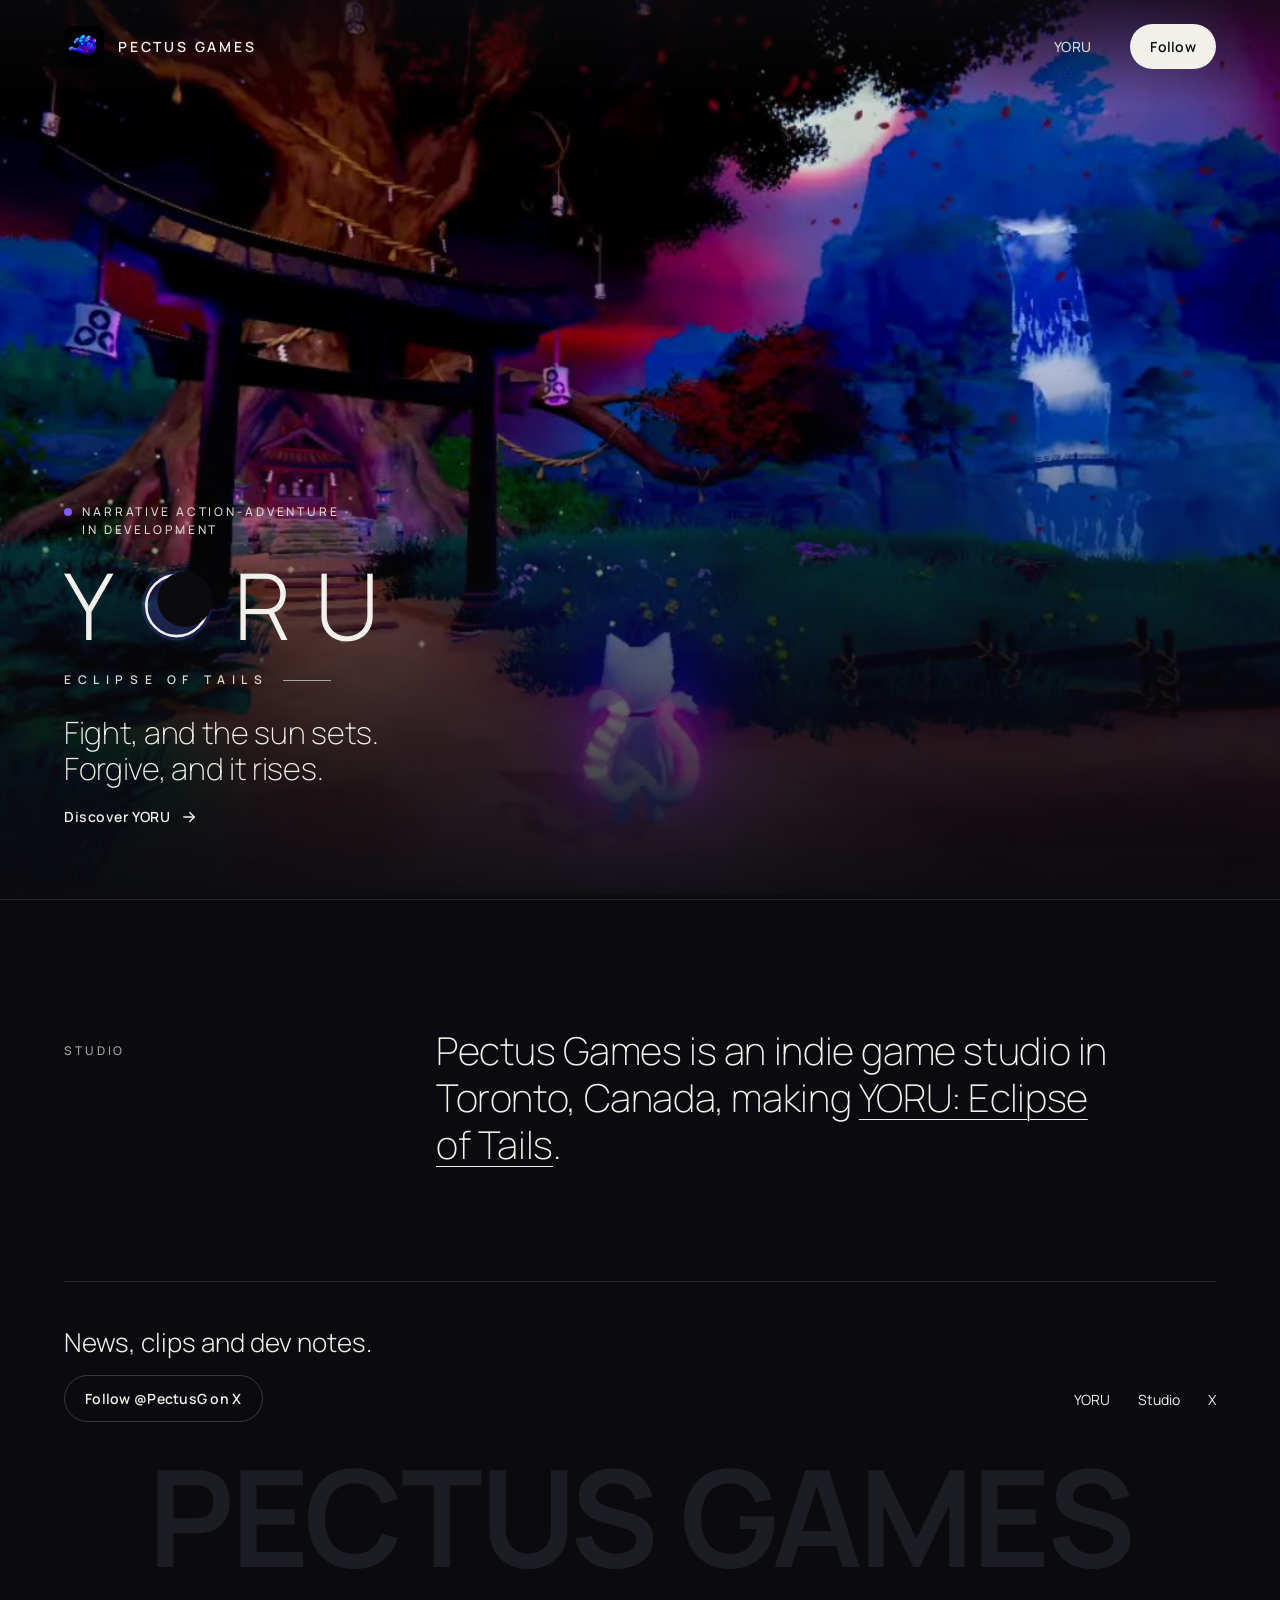
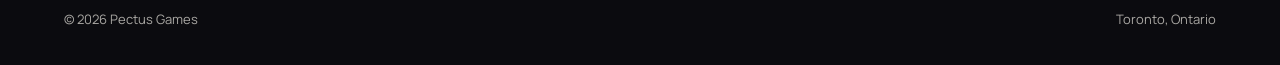
==== commit c9d6e02d: "sep30" ====
--- a/shabbat-mode/index.html
+++ b/shabbat-mode/index.html
@@ -2,122 +2,14 @@
 <html lang="en">
 <head>
 <meta charset="utf-8">
-<meta name="viewport" content="width=device-width, initial-scale=1, viewport-fit=cover">
-<title>SHABBAT MODE | Pectus Games</title>
-<meta name="description" content="Friday in Babka Heights. Way too many phones. A comedy pixel platformer: one hour until Shabbos, so punch the gadgets dizzy, then put them to sleep. In development.">
-<link rel="canonical" href="https://pectus.games/shabbat-mode/">
-<meta name="theme-color" content="#0b0b0f">
-<meta property="og:type" content="website">
-<meta property="og:site_name" content="Pectus Games">
-<meta property="og:title" content="SHABBAT MODE">
-<meta property="og:description" content="Friday in Babka Heights. Way too many phones. A comedy pixel platformer in development.">
-<meta property="og:url" content="https://pectus.games/shabbat-mode/">
-<meta property="og:image" content="https://pectus.games/assets/og/og-shabbat.jpg">
-<meta property="og:image:width" content="1200">
-<meta property="og:image:height" content="630">
-<meta property="og:image:alt" content="SHABBAT MODE. Friday in Babka Heights. Way too many phones.">
-<meta name="twitter:card" content="summary_large_image">
-<meta name="twitter:site" content="@PectusG">
-<link rel="icon" type="image/png" sizes="32x32" href="../assets/brand/favicon-32.png">
-<link rel="icon" type="image/png" sizes="192x192" href="../assets/brand/icon-192.png">
-<link rel="apple-touch-icon" href="../assets/brand/apple-touch-icon.png">
-<link rel="preload" href="../assets/fonts/manrope-latin.woff2" as="font" type="font/woff2" crossorigin>
-<link rel="stylesheet" href="../assets/css/site.css?v=20260926c">
+<meta name="viewport" content="width=device-width, initial-scale=1">
+<title>Pectus Games</title>
+<meta name="robots" content="noindex">
+<link rel="canonical" href="https://pectus.games/">
+<meta http-equiv="refresh" content="0; url=/">
+<script>location.replace("/");</script>
 </head>
-<body>
-<a class="skip" href="#main">Skip to content</a>
-<header class="nav">
-  <a class="brand" href="../" aria-label="Pectus Games, home"><img src="../assets/brand/logo-128.png" alt="" width="40" height="40"><span>Pectus Games</span></a>
-  <nav class="nav-links" aria-label="Main">
-    <a href="../">Games</a>
-    <a class="hide-sm" href="../yoru/">YORU</a>
-    <a class="hide-sm" href="./" aria-current="page">SHABBAT MODE</a>
-    <a class="pill" href="https://x.com/PectusG" rel="me noopener">Follow</a>
-  </nav>
-</header>
-
-<main id="main">
-  <section class="sm-hero">
-    <div class="sm-hero-inner">
-      <p class="eyebrow eyebrow--sm"><span class="dot dot--peach"></span><span>Comedy pixel platformer &#183; <span class="nw">In development</span></span></p>
-      <h1 class="sm-title"><img src="../assets/img/shabbat-logo-1440.webp" srcset="../assets/img/shabbat-logo-720.webp 720w, ../assets/img/shabbat-logo-1440.webp 1440w" sizes="(max-width: 640px) 86vw, 46vw" alt="SHABBAT MODE" width="1440" height="400" fetchpriority="high"></h1>
-      <p class="hook">Friday in Babka Heights. Way too many phones.</p>
-      <p class="hook-2">Shloimy has one hour until Shabbos, the day of rest. Every phone in the neighborhood has other plans.</p>
-      <a class="pill pill--big" href="https://x.com/PectusG" rel="me noopener">Follow the development</a>
-    </div>
-    <figure class="sm-screen">
-      <img src="../assets/img/shabbat-hero-poster.webp" alt="Gameplay: Shloimy puts dizzy phones to sleep on a Babka Heights street" width="1280" height="580">
-      <video data-bg autoplay muted loop playsinline preload="auto" poster="../assets/img/shabbat-hero-poster.webp" aria-hidden="true"><source src="../assets/video/shabbat-hero.webm" type="video/webm"><source src="../assets/video/shabbat-hero.mp4" type="video/mp4"></video>
-    </figure>
-  </section>
-
-  <section class="section world sm-rest" aria-labelledby="rest-title">
-    <div class="world-text">
-      <p class="eyebrow eyebrow--sm"><span class="dot dot--peach"></span>The kind way to win</p>
-      <h2 class="h2" id="rest-title">Rest it or wreck it</h2>
-      <p>Punch a gadget until it gets dizzy, then put it to sleep instead of breaking it. Rest them, smash them, or mix. The game keeps count, and the story ends three different ways.</p>
-    </div>
-    <figure class="shot">
-      <img src="../assets/img/shabbat-rest-1920.webp" srcset="../assets/img/shabbat-rest-960.webp 960w, ../assets/img/shabbat-rest-1920.webp 1920w" sizes="(max-width: 960px) 100vw, 55vw" alt="A dizzy phone falls asleep in a ring of light: SHHH. SHABBOS MODE." width="1920" height="885" loading="lazy">
-      <figcaption>SHHH. SHABBOS MODE. From the current build</figcaption>
-    </figure>
-  </section>
-
-  <section class="section" aria-labelledby="more-title">
-    <h2 class="h2" id="more-title">More than a street fight</h2>
-    <div class="sm-cards">
-      <article class="sm-card">
-        <img src="../assets/img/shabbat-night-960.webp" srcset="../assets/img/shabbat-night-640.webp 640w, ../assets/img/shabbat-night-960.webp 960w" sizes="(max-width: 860px) 100vw, 33vw" alt="Babka Heights on Shabbos night, windows lit, neighbors walking" width="960" height="540" loading="lazy">
-        <h3>One Friday to the next</h3>
-        <p>13 episodes, one story: fire escapes, a golem ride, a Shabbos hotel and bosses made of gadgets.</p>
-      </article>
-      <article class="sm-card">
-        <img src="../assets/img/shabbat-party-960.webp" srcset="../assets/img/shabbat-party-640.webp 640w, ../assets/img/shabbat-party-960.webp 960w" sizes="(max-width: 860px) 100vw, 33vw" alt="Dreidel Derby: three spinning dreidels on Bubbe's table" width="960" height="540" loading="lazy">
-        <h3>Party for 1 to 6</h3>
-        <p>Twelve party games in Simcha Town, on one screen or online. Computer cousins fill the empty seats.</p>
-      </article>
-      <article class="sm-card">
-        <img src="../assets/img/shabbat-words-960.webp" srcset="../assets/img/shabbat-words-640.webp 640w, ../assets/img/shabbat-words-960.webp 960w" sizes="(max-width: 860px) 100vw, 33vw" alt="A word card for Kiddush at a Friday night dinner, with the Hebrew letters" width="960" height="540" loading="lazy">
-        <h3>Learn as you go</h3>
-        <p>The first time someone says a Hebrew or Yiddish word, a small card shows the letters, how to say it and what it means. Nothing to click, no quiz.</p>
-      </article>
-    </div>
-  </section>
-
-  <section class="section" aria-labelledby="gallery-title">
-    <div class="gallery-head">
-      <h2 id="gallery-title">From the current build</h2>
-      <p class="eyebrow eyebrow--muted">Work in progress</p>
-    </div>
-    <div class="gallery">
-      <figure><img src="../assets/img/shabbat-roof-960.webp" srcset="../assets/img/shabbat-roof-640.webp 640w, ../assets/img/shabbat-roof-960.webp 960w" sizes="(max-width: 960px) 50vw, 25vw" alt="Saturday night on a Babka Heights roof, next to the Shabbos box" width="960" height="600" loading="lazy"><figcaption>Saturday night on the roof</figcaption></figure>
-      <figure><img src="../assets/img/shabbat-attic-960.webp" srcset="../assets/img/shabbat-attic-640.webp 640w, ../assets/img/shabbat-attic-960.webp 960w" sizes="(max-width: 960px) 50vw, 25vw" alt="The shul attic: shelves of old books, a lamp and a clay golem" width="960" height="600" loading="lazy"><figcaption>The shul attic</figcaption></figure>
-      <figure><img src="../assets/img/shabbat-bag-960.webp" srcset="../assets/img/shabbat-bag-640.webp 640w, ../assets/img/shabbat-bag-960.webp 960w" sizes="(max-width: 960px) 50vw, 25vw" alt="Bubbe's bag, open on rugelach" width="960" height="600" loading="lazy"><figcaption>Bubbe's bag</figcaption></figure>
-      <figure><img src="../assets/img/shabbat-town-960.webp" srcset="../assets/img/shabbat-town-640.webp 640w, ../assets/img/shabbat-town-960.webp 960w" sizes="(max-width: 960px) 50vw, 25vw" alt="Simcha Town, the square where the party games start" width="960" height="600" loading="lazy"><figcaption>Simcha Town</figcaption></figure>
-    </div>
-  </section>
-
-  <section class="follow" aria-labelledby="follow-title">
-    <div>
-      <h2 id="follow-title">Be the first to know</h2>
-      <p>Steam page, playtest and demo news go out on X first.</p>
-    </div>
-    <a class="pill pill--big" href="https://x.com/PectusG" rel="me noopener">Follow @PectusG on X</a>
-  </section>
-</main>
-
-<footer class="site-foot">
-  <div class="foot-row foot-row--end">
-    <nav class="foot-links" aria-label="Footer">
-      <a href="../">Pectus Games</a>
-      <a href="../yoru/">YORU</a>
-      <a href="./">SHABBAT MODE</a>
-      <a href="https://x.com/PectusG" rel="me noopener">X</a>
-    </nav>
-  </div>
-  <p class="bigmark" aria-hidden="true">PECTUS GAMES</p>
-  <div class="foot-meta"><span>&#169; <span data-year>2026</span> Pectus Games</span><span>Toronto, Ontario</span></div>
-</footer>
-<script src="../assets/js/site.js?v=20260926c" defer></script>
+<body style="background:#0b0b0f;color:#f2f0eb;font-family:system-ui,sans-serif">
+<p><a href="/" style="color:#f2f0eb">Pectus Games</a></p>
 </body>
 </html>
